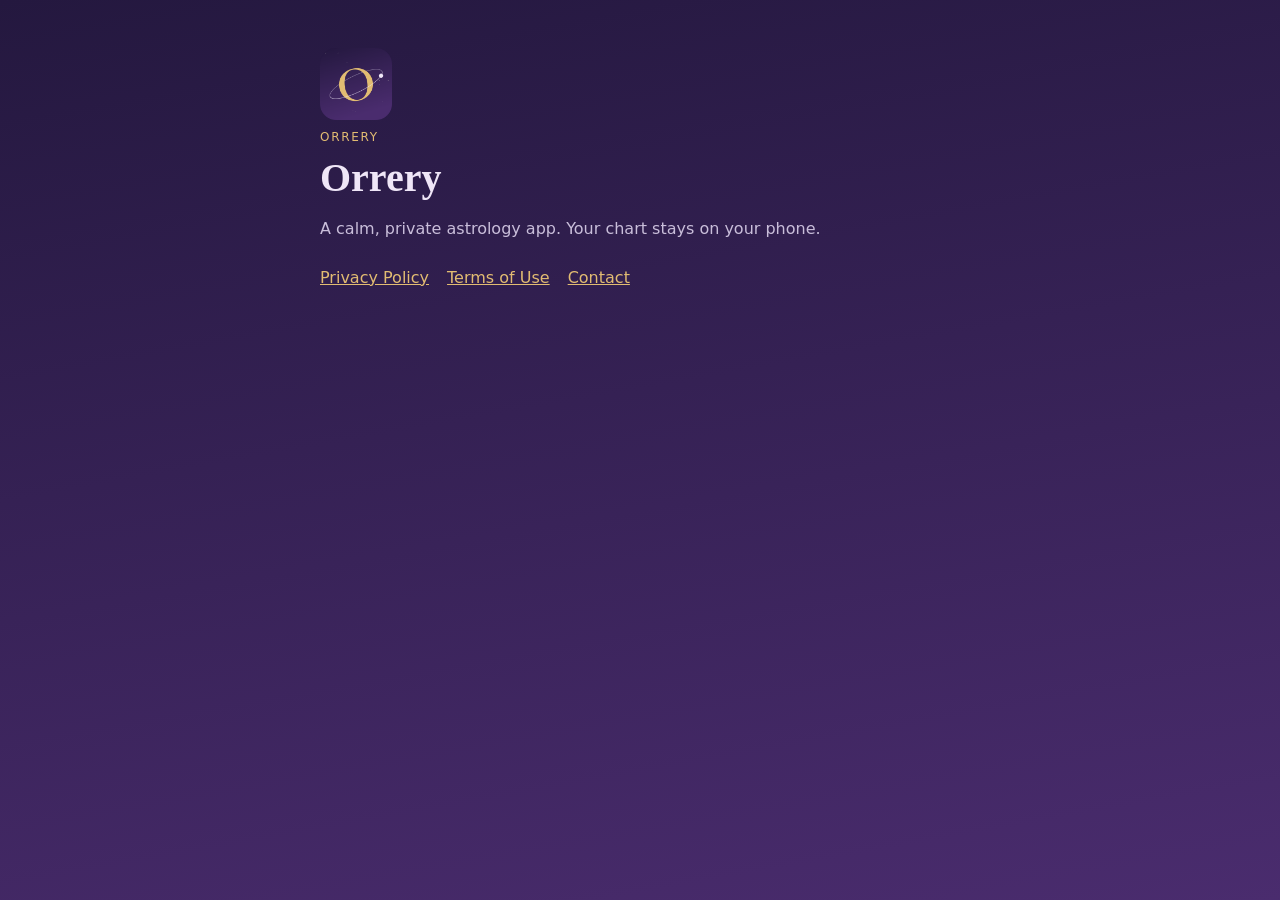
==== orrery/index.html @ 3363ac17 "Dangeon Studio site: home page and Orrery legal pages Co-Authored-By: Claude Opus 5.5 (1M context) <" ====
<!doctype html>
<html lang="en">
<head>
<meta charset="utf-8">
<meta name="viewport" content="width=device-width, initial-scale=1">
<title>Orrery</title>
<link rel="stylesheet" href="../style.css">
</head>
<body>
<main>
<img class="mark" src="icon.png" alt="">
<div class="label">Orrery</div>
<h1>Orrery</h1>
<p class="muted">A calm, private astrology app. Your chart stays on your phone.</p>
<p class="links"><a href="privacy.html">Privacy Policy</a><a href="terms.html">Terms of Use</a><a href="mailto:hello@dangeonstudio.com">Contact</a></p>
</main>
</body>
</html>
---- style.css ----
:root{--bg:#24183F;--bg2:#4A2C6E;--ink:#EFE6F7;--muted:#C9BEDA;--gold:#E2BC72}
*{box-sizing:border-box}
body{margin:0;min-height:100vh;background:linear-gradient(170deg,var(--bg),var(--bg2)) fixed;color:var(--ink);font:16px/1.65 system-ui,-apple-system,"Segoe UI",sans-serif}
main{max-width:680px;margin:0 auto;padding:48px 20px 80px}
h1{font-family:"Cormorant Garamond",Georgia,serif;font-weight:600;font-size:40px;line-height:1.1;margin:8px 0 4px}
h2{font-family:"Cormorant Garamond",Georgia,serif;font-weight:600;font-size:24px;margin:32px 0 6px;color:var(--gold)}
.label{letter-spacing:.14em;text-transform:uppercase;font-size:12px;color:var(--gold)}
.muted{color:var(--muted)}
a{color:var(--gold)}
img.mark{width:72px;height:72px}
.card{display:flex;gap:16px;align-items:center;margin-top:32px;padding:18px;border:1px solid rgba(239,230,247,.18);border-radius:18px;background:rgba(239,230,247,.06);color:var(--ink);text-decoration:none}
.card img{width:56px;height:56px}
.card strong{font-family:"Cormorant Garamond",Georgia,serif;font-size:24px;display:block}
.links a{display:inline-block;margin:6px 18px 0 0}
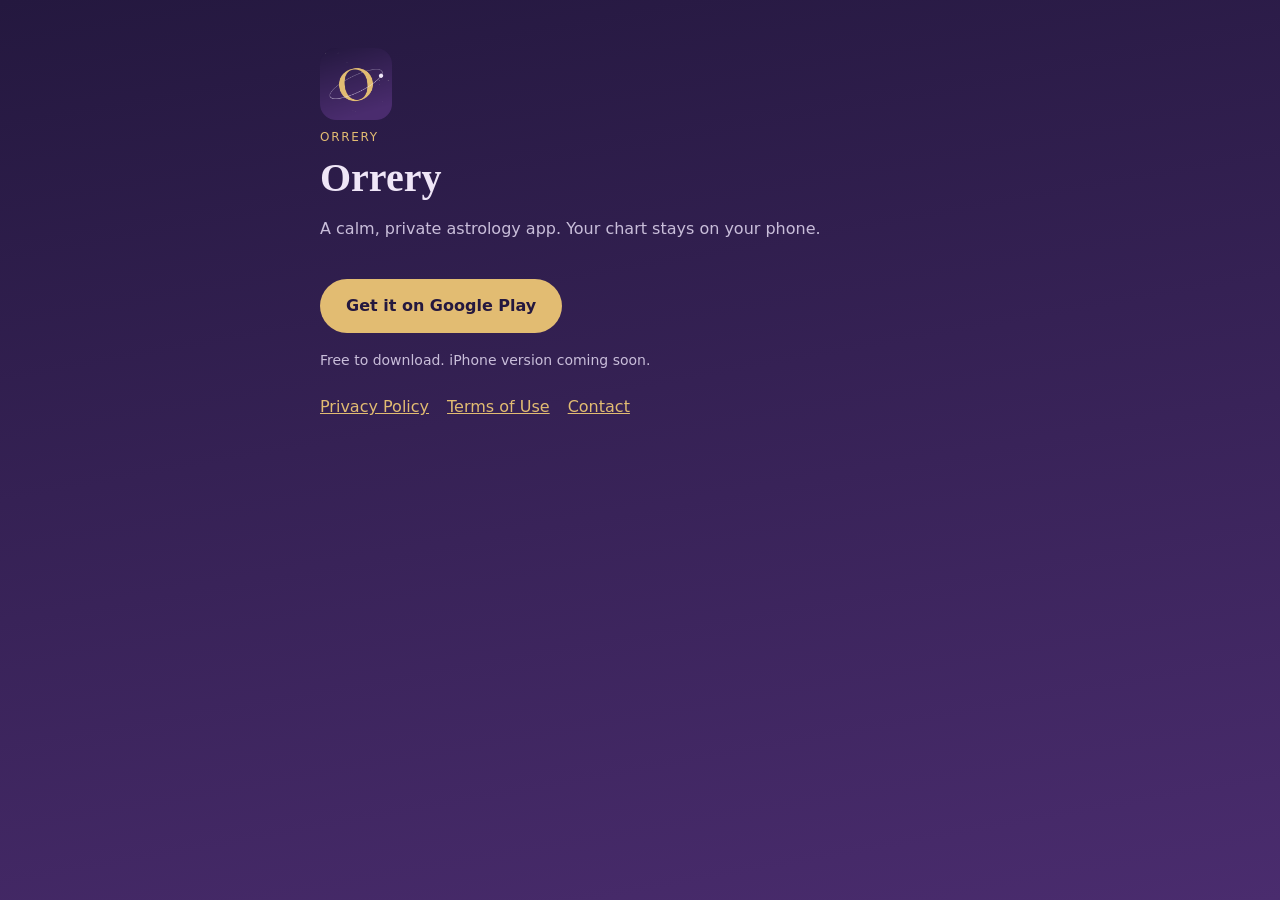
==== commit ef8dd64c: "Add Google Play button to the Orrery page dangeonstudio.com/orrery is the short link in Orrery's Tik" ====
--- a/orrery/index.html
+++ b/orrery/index.html
@@ -12,6 +12,8 @@
 <div class="label">Orrery</div>
 <h1>Orrery</h1>
 <p class="muted">A calm, private astrology app. Your chart stays on your phone.</p>
+<p><a class="store" href="https://play.google.com/store/apps/details?id=app.orrery.orrery">Get it on Google Play</a></p>
+<p class="muted small">Free to download. iPhone version coming soon.</p>
 <p class="links"><a href="privacy.html">Privacy Policy</a><a href="terms.html">Terms of Use</a><a href="mailto:hello@dangeonstudio.com">Contact</a></p>
 </main>
 </body>
--- a/style.css
+++ b/style.css
@@ -12,3 +12,6 @@
 .card img{width:56px;height:56px}
 .card strong{font-family:"Cormorant Garamond",Georgia,serif;font-size:24px;display:block}
 .links a{display:inline-block;margin:6px 18px 0 0}
+.store{display:inline-block;margin-top:20px;padding:14px 26px;border-radius:999px;background:var(--gold);color:var(--bg);font-weight:600;text-decoration:none}
+.store:hover{filter:brightness(1.08)}
+.small{font-size:14px}
